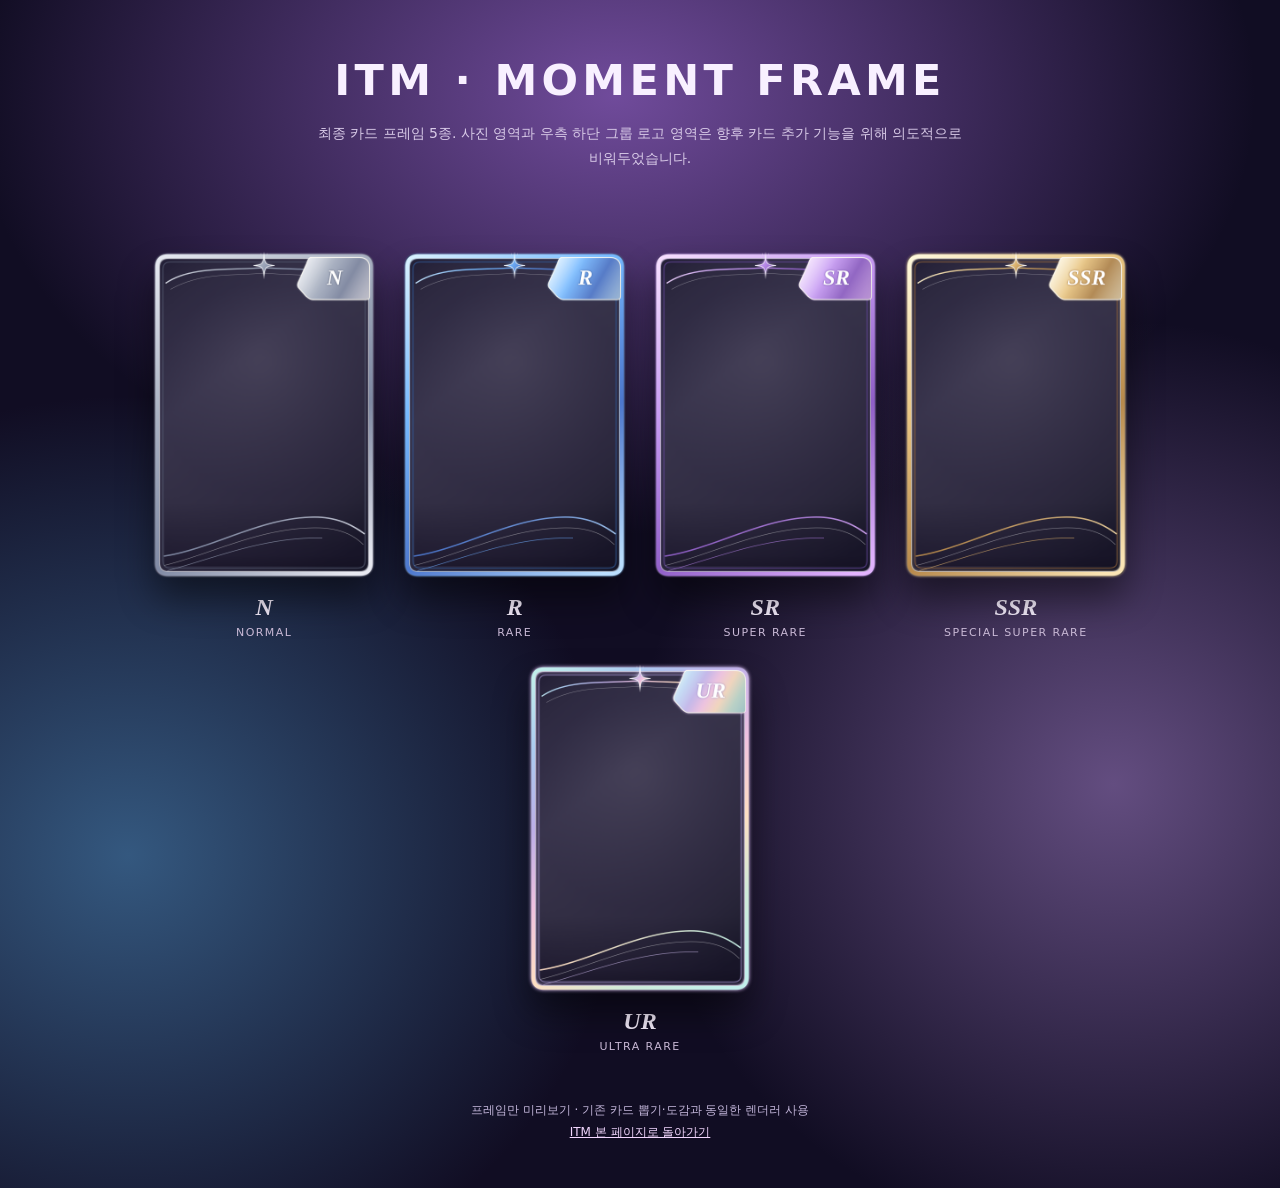
==== frame-preview.html @ 363eb26f "feat(itm): unlisted frame-only visual preview of five unified rarity cards" ====
<!doctype html>
<html lang="ko">
<head>
<meta charset="utf-8" />
<meta name="viewport" content="width=device-width,initial-scale=1,viewport-fit=cover"/>
<title>ITM — MOMENT FRAME · Design Preview</title>
<style>
:root{color-scheme:dark;font-family:Pretendard,"Noto Sans KR",Inter,system-ui,sans-serif}
*{box-sizing:border-box}
body{margin:0;min-height:100vh;color:#f8f0ff;
 background:radial-gradient(ellipse 65% 48% at 48% 8%,#704b9b 0%,transparent 77%),
 radial-gradient(ellipse 45% 45% at 10% 72%,#34587f 0%,transparent 86%),
 radial-gradient(ellipse 48% 50% at 87% 66%,#634d80 0%,transparent 78%),#110d23;}
header{text-align:center;padding:55px 20px 15px}
h1{font-size:clamp(24px,4vw,43px);letter-spacing:.1em;margin:0;font-weight:800}
header p{color:#d9cbe8;font-size:14px;line-height:1.8;max-width:660px;margin:16px auto}
.gallery{display:flex;flex-wrap:wrap;gap:24px;justify-content:center;align-items:flex-start;
 max-width:1650px;margin:48px auto 30px;padding:0 26px}
figure{margin:0;flex:0 0 clamp(175px,17.7vw,276px);min-width:0}
figure img{display:block;width:100%;height:auto;aspect-ratio:512/746;filter:drop-shadow(0 22px 18px #0007)}
figcaption{text-align:center;margin-top:14px;display:flex;flex-direction:column;gap:5px}
figcaption strong{font-family:Georgia,serif;font-style:italic;font-size:24px}
figcaption span{color:#cbbbd8;font-size:11px;letter-spacing:.13em}
footer{padding:16px 24px 44px;text-align:center;font-size:12px;color:#c3b6da;line-height:1.9}
a{color:#f3d7ff}
</style>
</head>
<body>
<header>
  <h1>ITM · MOMENT FRAME</h1>
  <p>최종 카드 프레임 5종. 사진 영역과 우측 하단 그룹 로고 영역은
  향후 카드 추가 기능을 위해 의도적으로 비워두었습니다.</p>
</header>
<main class="gallery" id="gallery"></main>
<footer>프레임만 미리보기 · 기존 카드 뽑기·도감과 동일한 렌더러 사용<br/>
<a href="./">ITM 본 페이지로 돌아가기</a></footer>
<script type="module">
import {renderITMCard} from './card-frame.js';
const names={N:'NORMAL',R:'RARE',SR:'SUPER RARE',SSR:'SPECIAL SUPER RARE',UR:'ULTRA RARE'};
const gallery=document.getElementById('gallery');
for(const rarity of Object.keys(names)){
 const img=document.createElement('img');
 img.src=renderITMCard({rarity}).toDataURL('image/png');
 img.alt=rarity+' 프레임 — 사진 및 그룹 로고 미배치';
 const fig=document.createElement('figure');
 const label=document.createElement('figcaption');
 const tier=document.createElement('strong');tier.textContent=rarity;
 const name=document.createElement('span');name.textContent=names[rarity];
 label.append(tier,name);fig.append(img,label);gallery.append(fig);
}
</script>
</body>
</html>
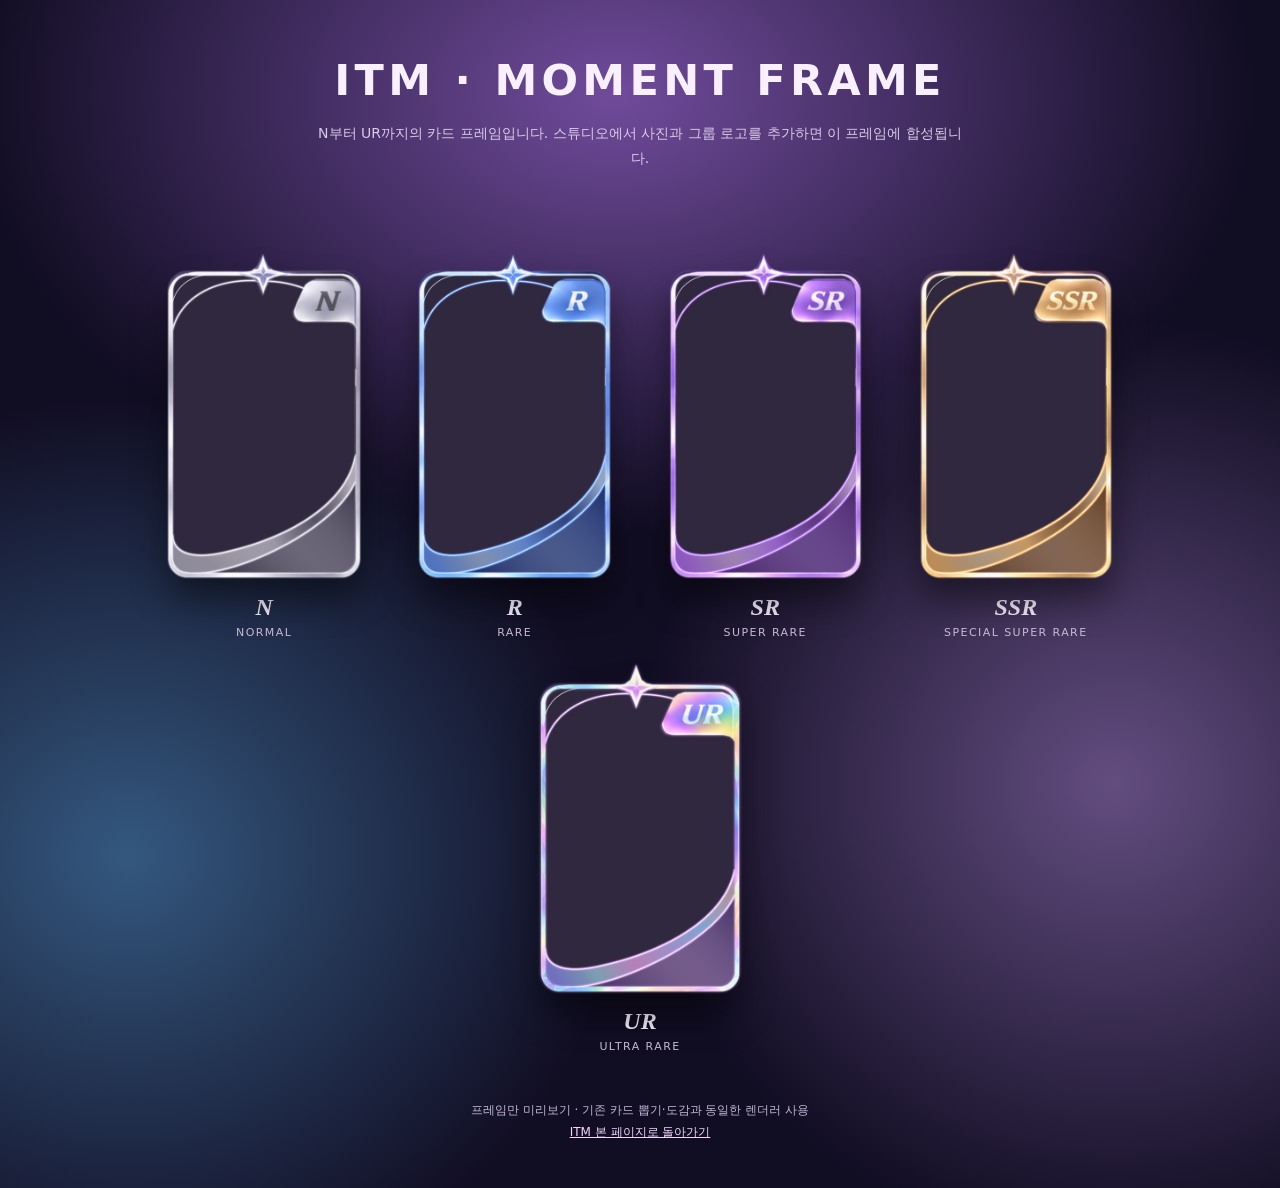
==== commit 20455430: "Trace the five concept photocards and composite original foil, portrait and group marks" ====
--- a/frame-preview.html
+++ b/frame-preview.html
@@ -28,8 +28,7 @@
 <body>
 <header>
   <h1>ITM · MOMENT FRAME</h1>
-  <p>최종 카드 프레임 5종. 사진 영역과 우측 하단 그룹 로고 영역은
-  향후 카드 추가 기능을 위해 의도적으로 비워두었습니다.</p>
+  <p>N부터 UR까지의 카드 프레임입니다. 스튜디오에서 사진과 그룹 로고를 추가하면 이 프레임에 합성됩니다.</p>
 </header>
 <main class="gallery" id="gallery"></main>
 <footer>프레임만 미리보기 · 기존 카드 뽑기·도감과 동일한 렌더러 사용<br/>
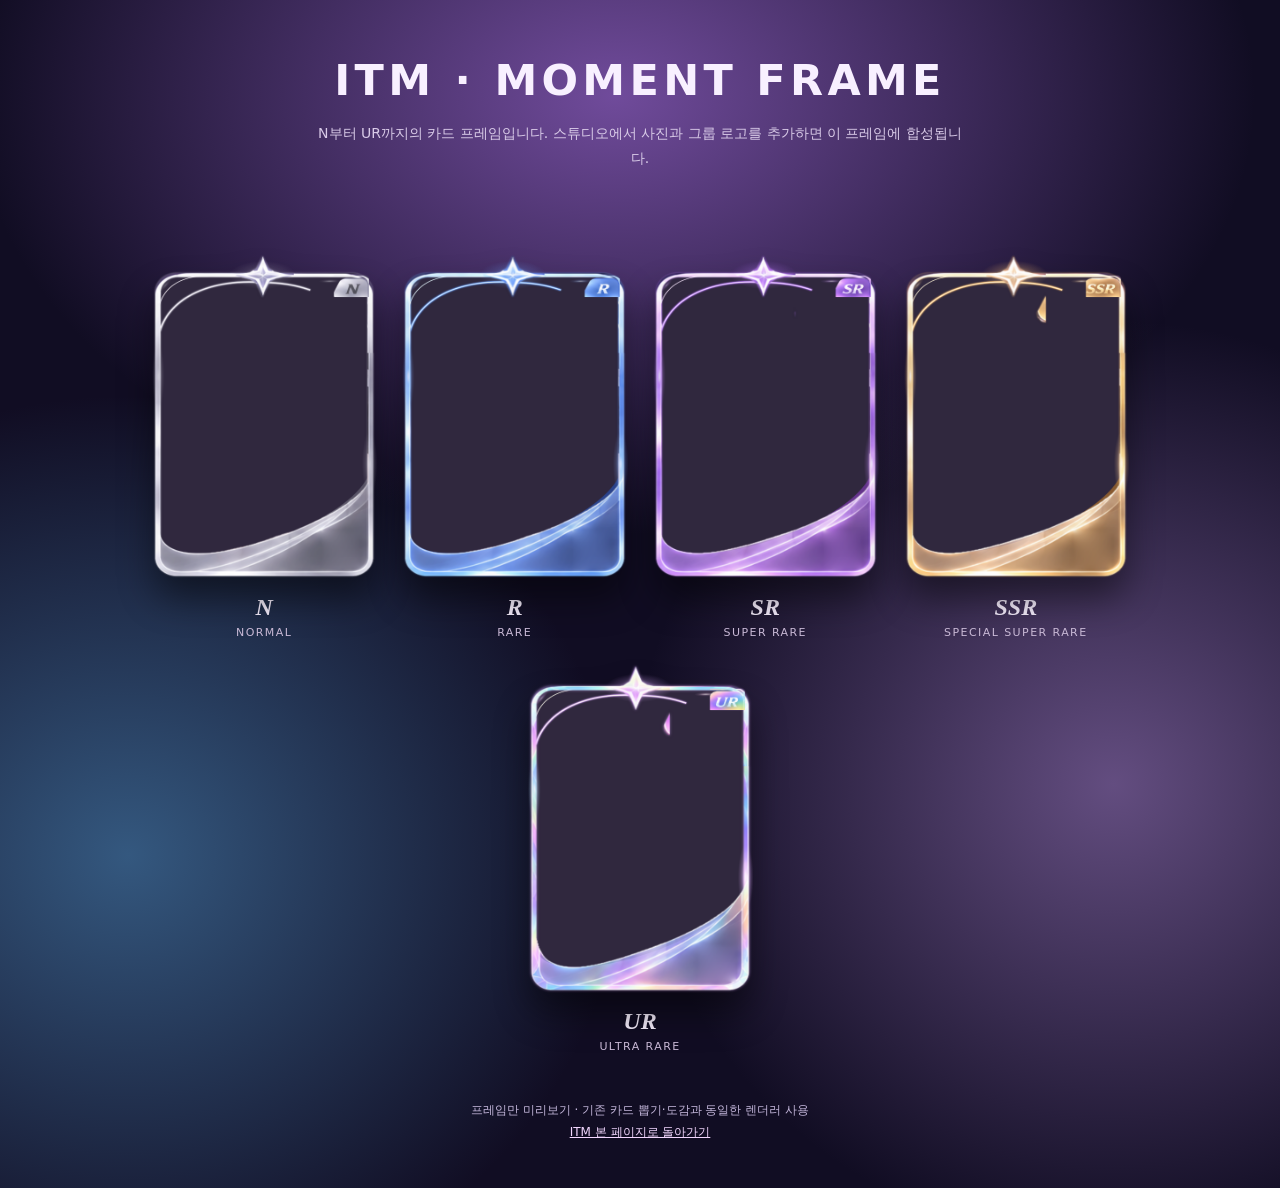
==== commit 1f161374: "chore(itm): load repaired sharp frame art without stale browser caches" ====
--- a/frame-preview.html
+++ b/frame-preview.html
@@ -34,7 +34,7 @@
 <footer>프레임만 미리보기 · 기존 카드 뽑기·도감과 동일한 렌더러 사용<br/>
 <a href="./">ITM 본 페이지로 돌아가기</a></footer>
 <script type="module">
-import {renderITMCard} from './card-frame.js';
+import {renderITMCard} from './card-frame.js?v=crisp-corners-20261105';
 const names={N:'NORMAL',R:'RARE',SR:'SUPER RARE',SSR:'SPECIAL SUPER RARE',UR:'ULTRA RARE'};
 const gallery=document.getElementById('gallery');
 for(const rarity of Object.keys(names)){
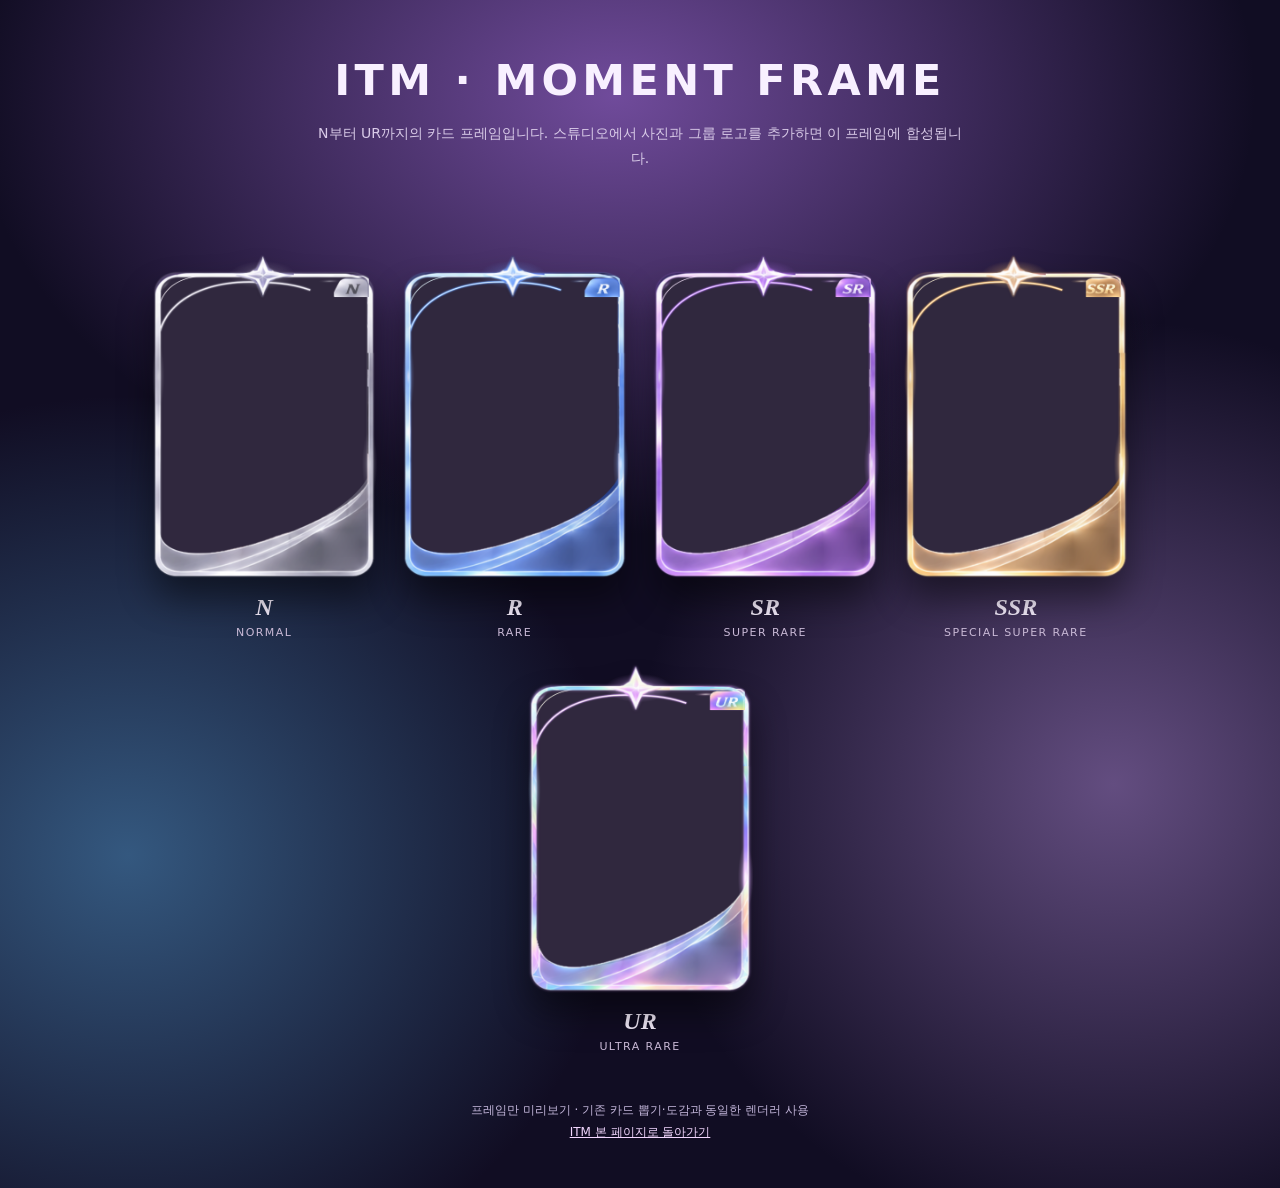
==== commit 8dff0dab: "chore(itm): refresh all card frame callers after upper-corner restoration" ====
--- a/frame-preview.html
+++ b/frame-preview.html
@@ -34,7 +34,7 @@
 <footer>프레임만 미리보기 · 기존 카드 뽑기·도감과 동일한 렌더러 사용<br/>
 <a href="./">ITM 본 페이지로 돌아가기</a></footer>
 <script type="module">
-import {renderITMCard} from './card-frame.js?v=crisp-corners-20261105';
+import {renderITMCard} from './card-frame.js?v=crisp-corners-final-20261105';
 const names={N:'NORMAL',R:'RARE',SR:'SUPER RARE',SSR:'SPECIAL SUPER RARE',UR:'ULTRA RARE'};
 const gallery=document.getElementById('gallery');
 for(const rarity of Object.keys(names)){
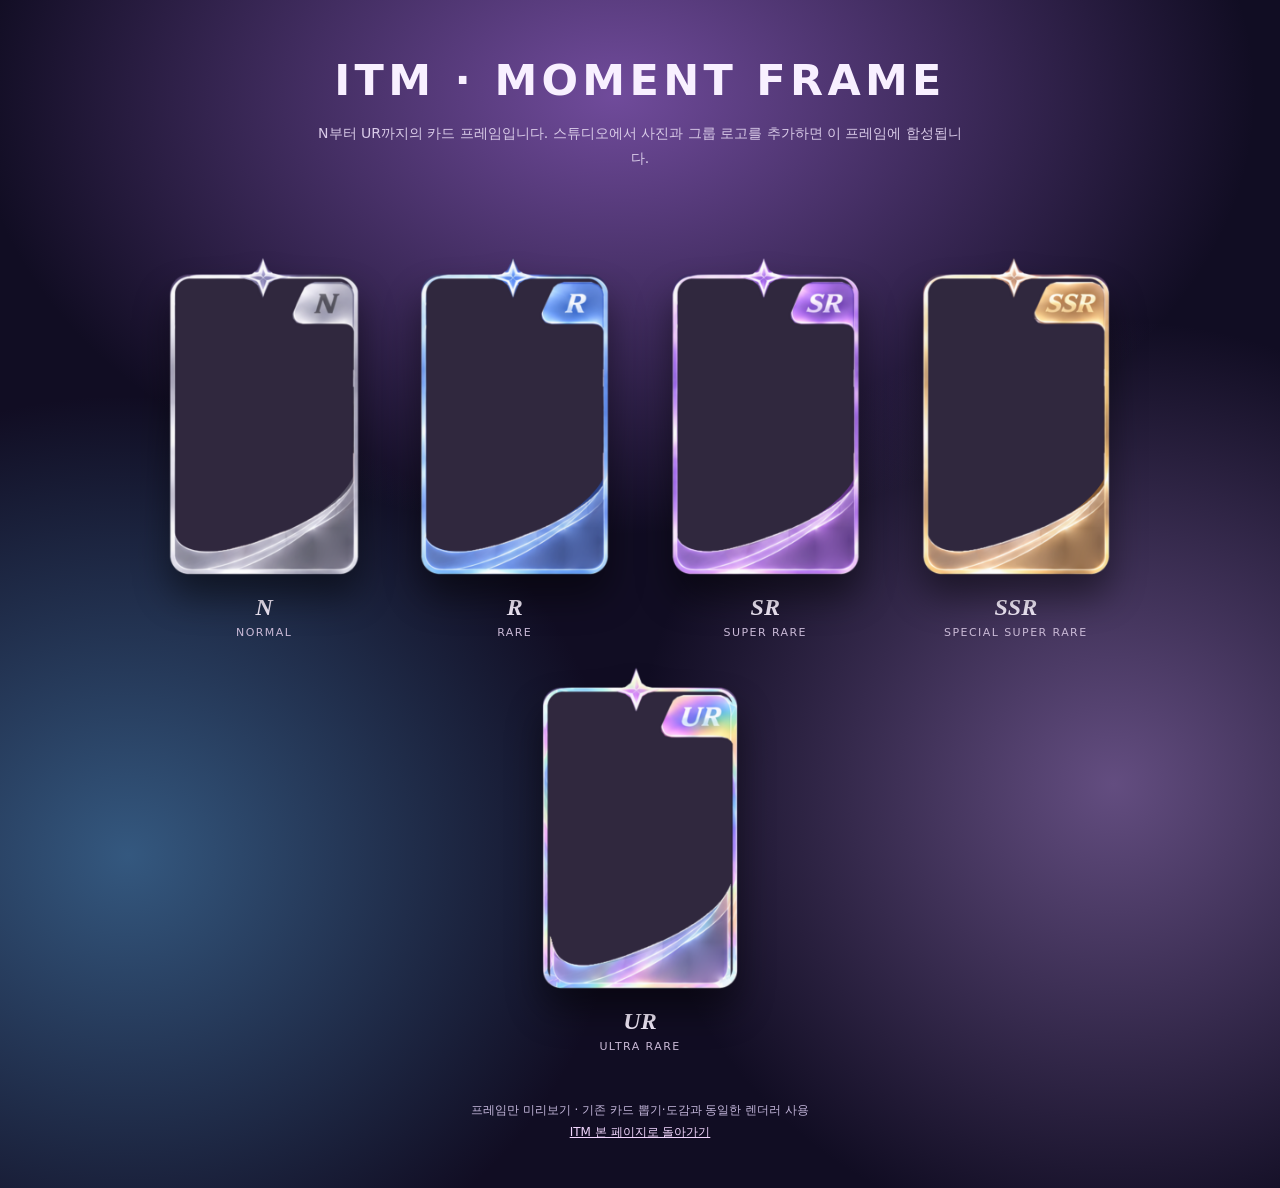
==== commit 76dbc851: "chore(itm): refresh game, Studio and preview imports for direct WebP framing" ====
--- a/frame-preview.html
+++ b/frame-preview.html
@@ -34,7 +34,7 @@
 <footer>프레임만 미리보기 · 기존 카드 뽑기·도감과 동일한 렌더러 사용<br/>
 <a href="./">ITM 본 페이지로 돌아가기</a></footer>
 <script type="module">
-import {renderITMCard} from './card-frame.js?v=crisp-corners-final-20261105';
+import {renderITMCard} from './card-frame.js?v=direct-foil-20261105';
 const names={N:'NORMAL',R:'RARE',SR:'SUPER RARE',SSR:'SPECIAL SUPER RARE',UR:'ULTRA RARE'};
 const gallery=document.getElementById('gallery');
 for(const rarity of Object.keys(names)){
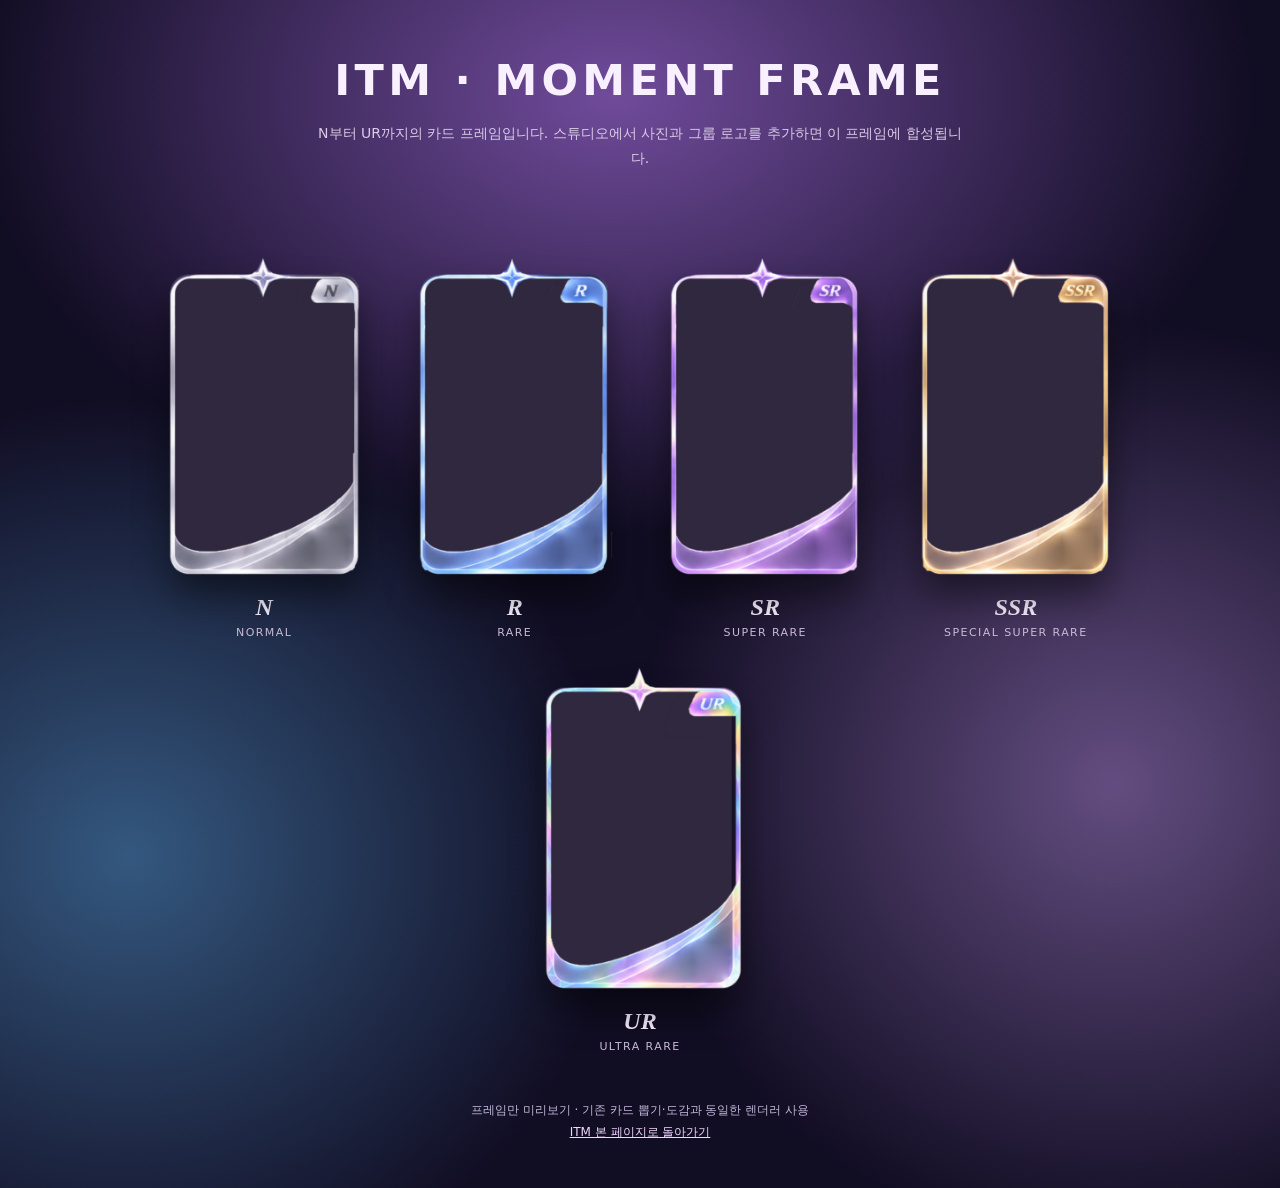
==== commit b75862a8: "fix(itm): render complete unified foil WebP once, remove separate lower compositing" ====
--- a/frame-preview.html
+++ b/frame-preview.html
@@ -34,7 +34,7 @@
 <footer>프레임만 미리보기 · 기존 카드 뽑기·도감과 동일한 렌더러 사용<br/>
 <a href="./">ITM 본 페이지로 돌아가기</a></footer>
 <script type="module">
-import {renderITMCard} from './card-frame.js?v=direct-foil-20261105';
+import {renderITMCard} from './card-frame.js?v=single-foil-20261105';
 const names={N:'NORMAL',R:'RARE',SR:'SUPER RARE',SSR:'SPECIAL SUPER RARE',UR:'ULTRA RARE'};
 const gallery=document.getElementById('gallery');
 for(const rarity of Object.keys(names)){
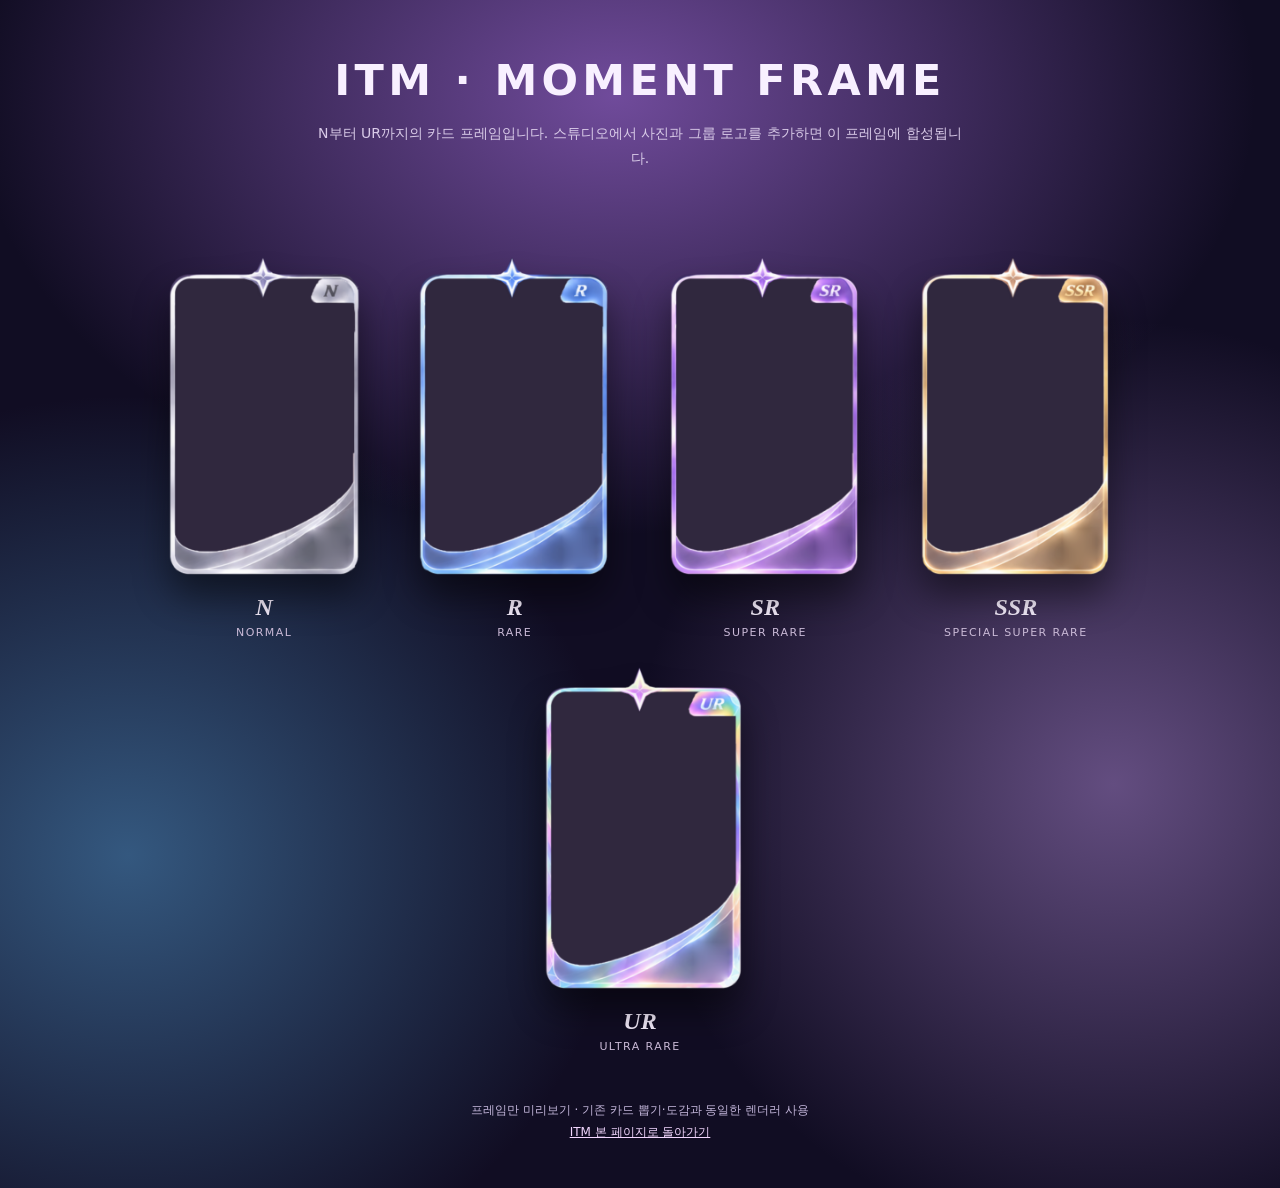
==== commit 935ee118: "chore(itm): bust frame cache for UR inner photo-window alignment" ====
--- a/frame-preview.html
+++ b/frame-preview.html
@@ -34,7 +34,7 @@
 <footer>프레임만 미리보기 · 기존 카드 뽑기·도감과 동일한 렌더러 사용<br/>
 <a href="./">ITM 본 페이지로 돌아가기</a></footer>
 <script type="module">
-import {renderITMCard} from './card-frame.js?v=single-foil-20261105';
+import {renderITMCard} from './card-frame.js?v=ur-photo-window-20261105';
 const names={N:'NORMAL',R:'RARE',SR:'SUPER RARE',SSR:'SPECIAL SUPER RARE',UR:'ULTRA RARE'};
 const gallery=document.getElementById('gallery');
 for(const rarity of Object.keys(names)){
